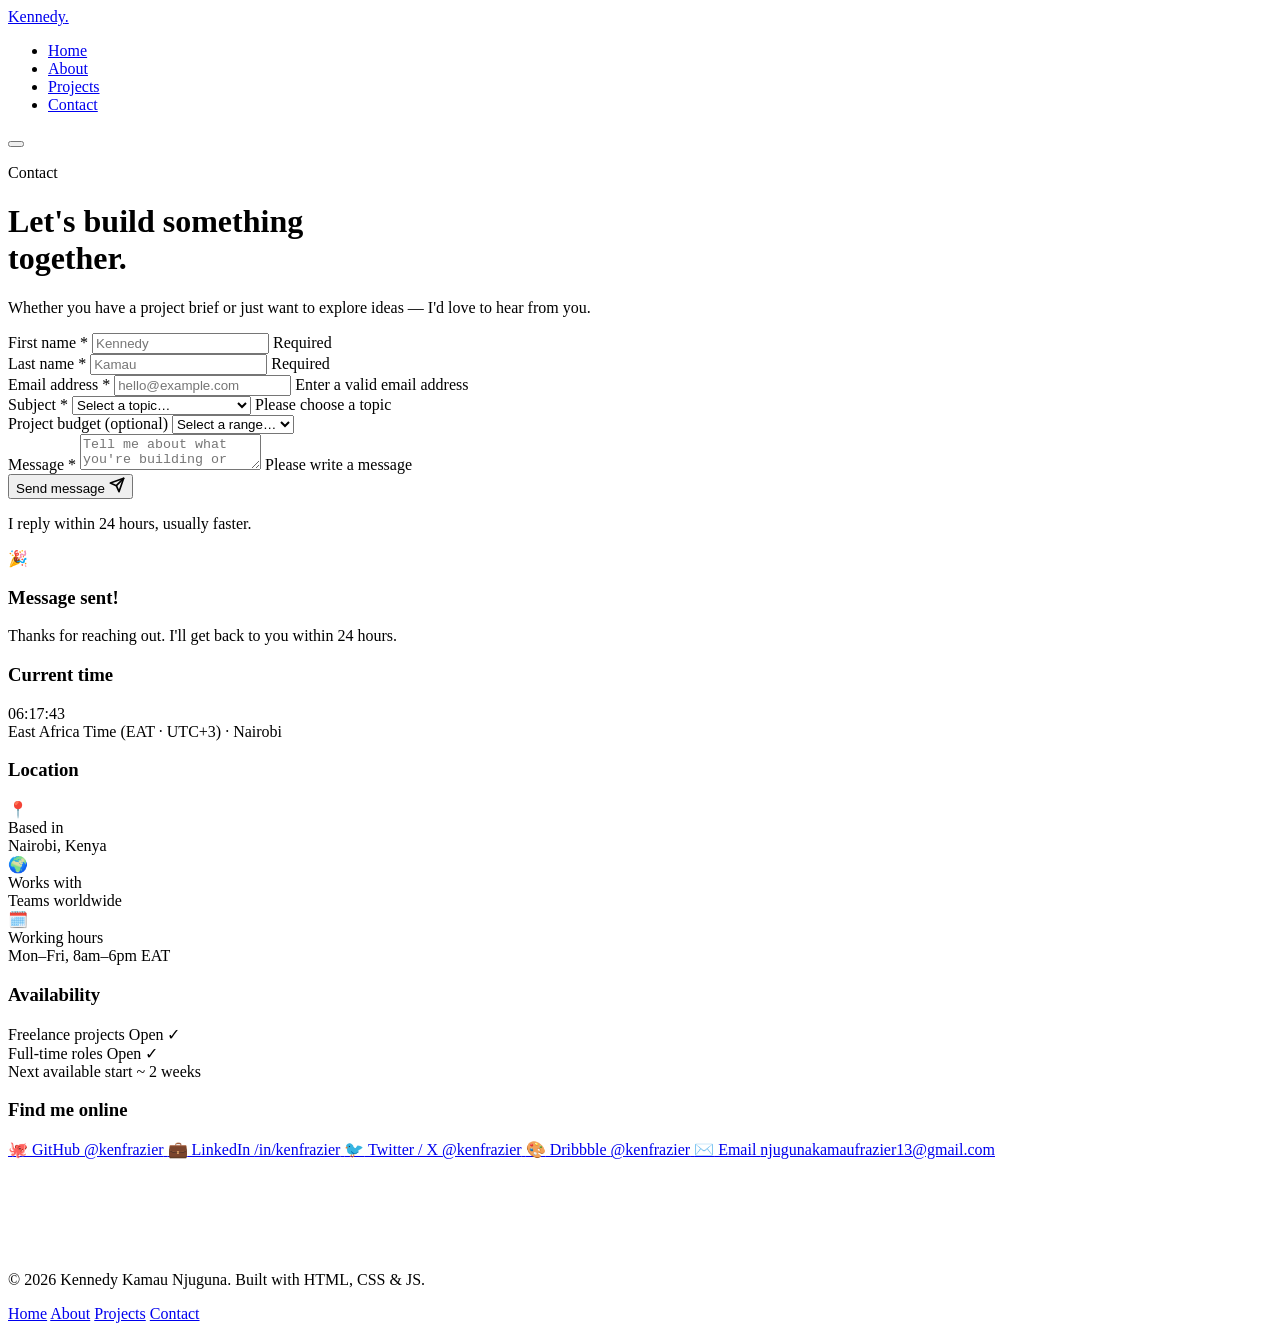
==== form_styling.html @ 8730635e "Add contact form HTML structure This file contains the HTML structure for a contact form, including " ====
<!DOCTYPE html>
<html lang="en">
<head>
  <meta charset="UTF-8" />
  <meta name="viewport" content="width=device-width, initial-scale=1.0" />
  <title>Contact — Kennedy Kamau Njuguna</title>
  <link rel="stylesheet" href="styles.css" />
  <link rel="stylesheet" href="styles_contact.css" />
</head>
<body>

  <nav class="nav" aria-label="Main navigation">
    <a href="index_home.html" class="nav-logo">Kennedy<span>.</span></a>
    <ul class="nav-links" id="nav-links" role="list">
      <li><a href="index_home.html">Home</a></li>
      <li><a href="index_about.html">About</a></li>
      <li><a href="index_projects.html">Projects</a></li>
      <li><a href="index_contact.html">Contact</a></li>
    </ul>
    <button class="nav-burger" aria-label="Toggle menu" aria-expanded="false" aria-controls="nav-links">
      <span></span><span></span><span></span>
    </button>
  </nav>

  <div class="page">
    <div class="container">

      <div class="page-hero">
        <p class="eyebrow">Contact</p>
        <h1>Let's build something<br>together.</h1>
        <p>Whether you have a project brief or just want to explore ideas — I'd love to hear from you.</p>
      </div>

      <div class="contact-grid section" style="padding-top:0; padding-bottom:6rem">

        <!-- Form -->
        <div>
          <div id="contactForm">
            <div class="form-row">
              <div class="form-group">
                <label for="fname">First name <span class="req" aria-hidden="true">*</span></label>
                <input type="text" id="fname" name="fname" placeholder="Kennedy" autocomplete="given-name" required aria-required="true" />
                <span class="field-error" id="fname-err">Required</span>
              </div>
              <div class="form-group">
                <label for="lname">Last name <span class="req" aria-hidden="true">*</span></label>
                <input type="text" id="lname" name="lname" placeholder="Kamau" autocomplete="family-name" required aria-required="true" />
                <span class="field-error" id="lname-err">Required</span>
              </div>
            </div>

            <div class="form-group">
              <label for="email">Email address <span class="req" aria-hidden="true">*</span></label>
              <input type="email" id="email" name="email" placeholder="hello@example.com" autocomplete="email" required aria-required="true" />
              <span class="field-error" id="email-err">Enter a valid email address</span>
            </div>

            <div class="form-group">
              <label for="subject">Subject <span class="req" aria-hidden="true">*</span></label>
              <select id="subject" name="subject" required aria-required="true">
                <option value="" disabled selected>Select a topic…</option>
                <option value="freelance">Freelance project</option>
                <option value="fulltime">Full-time role</option>
                <option value="collab">Open-source collaboration</option>
                <option value="mentorship">Mentorship / speaking</option>
                <option value="other">Something else</option>
              </select>
              <span class="field-error" id="subject-err">Please choose a topic</span>
            </div>

            <div class="form-group">
              <label for="budget">Project budget (optional)</label>
              <select id="budget" name="budget">
                <option value="" disabled selected>Select a range…</option>
                <option value="lt500">Under $500</option>
                <option value="500-2k">$500 – $2,000</option>
                <option value="2k-5k">$2,000 – $5,000</option>
                <option value="5k+">$5,000+</option>
                <option value="na">Not applicable</option>
              </select>
            </div>

            <div class="form-group">
              <label for="message">Message <span class="req" aria-hidden="true">*</span></label>
              <textarea id="message" name="message" placeholder="Tell me about what you're building or looking for…" required aria-required="true"></textarea>
              <span class="field-error" id="message-err">Please write a message</span>
            </div>

            <div class="submit-row">
              <button type="button" class="btn btn-primary" id="submitBtn" onclick="handleSubmit()">
                Send message
                <svg width="16" height="16" viewBox="0 0 24 24" fill="none" stroke="currentColor" stroke-width="2.5" stroke-linecap="round" stroke-linejoin="round" aria-hidden="true"><path d="m22 2-7 20-4-9-9-4Z"/><path d="M22 2 11 13"/></svg>
              </button>
              <p>I reply within 24 hours, usually faster.</p>
            </div>
          </div>

          <!-- Success message -->
          <div class="form-success" id="formSuccess" role="alert" aria-live="polite">
            <div class="tick" aria-hidden="true">🎉</div>
            <h3>Message sent!</h3>
            <p>Thanks for reaching out. I'll get back to you within 24 hours.</p>
          </div>
        </div>

        <!-- Sidebar -->
        <aside class="contact-sidebar">

          <!-- Live clock -->
          <div class="info-card reveal">
            <h3>Current time</h3>
            <div id="live-clock" aria-live="off">--:--:--</div>
            <div class="clock-zone">East Africa Time (EAT · UTC+3) · Nairobi</div>
          </div>

          <!-- Location -->
          <div class="info-card reveal">
            <h3>Location</h3>
            <div class="loc-row">
              <div class="loc-icon" aria-hidden="true">📍</div>
              <div>
                <div class="loc-label">Based in</div>
                <div class="loc-value">Nairobi, Kenya</div>
              </div>
            </div>
            <div class="loc-row">
              <div class="loc-icon" aria-hidden="true">🌍</div>
              <div>
                <div class="loc-label">Works with</div>
                <div class="loc-value">Teams worldwide</div>
              </div>
            </div>
            <div class="loc-row">
              <div class="loc-icon" aria-hidden="true">🗓️</div>
              <div>
                <div class="loc-label">Working hours</div>
                <div class="loc-value">Mon–Fri, 8am–6pm EAT</div>
              </div>
            </div>
          </div>

          <!-- Availability -->
          <div class="info-card reveal">
            <h3>Availability</h3>
            <div class="avail-row">
              <span class="avail-label">Freelance projects</span>
              <span class="avail-val">Open ✓</span>
            </div>
            <div class="avail-row">
              <span class="avail-label">Full-time roles</span>
              <span class="avail-val">Open ✓</span>
            </div>
            <div class="avail-row">
              <span class="avail-label">Next available start</span>
              <span class="avail-val limited">~ 2 weeks</span>
            </div>
          </div>

          <!-- Social links -->
          <div class="info-card reveal">
            <h3>Find me online</h3>
            <div class="social-links">
              <a href="https://github.com/kenfrazier" target="_blank" rel="noopener" class="social-link">
                <span class="sl-icon" aria-hidden="true">🐙</span>
                GitHub
                <span class="sl-handle">@kenfrazier</span>
              </a>
              <a href="#" class="social-link">
                <span class="sl-icon" aria-hidden="true">💼</span>
                LinkedIn
                <span class="sl-handle">/in/kenfrazier</span>
              </a>
              <a href="#" class="social-link">
                <span class="sl-icon" aria-hidden="true">🐦</span>
                Twitter / X
                <span class="sl-handle">@kenfrazier</span>
              </a>
              <a href="#" class="social-link">
                <span class="sl-icon" aria-hidden="true">🎨</span>
                Dribbble
                <span class="sl-handle">@kenfrazier</span>
              </a>
              <a href="mailto:njugunakamaufrazier13@gmail.com" class="social-link">
                <span class="sl-icon" aria-hidden="true">✉️</span>
                Email
                <span class="sl-handle">njugunakamaufrazier13@gmail.com</span>
              </a>
            </div>
          </div>

        </aside>
      </div>
    </div>

    <footer>
      <div class="container">
        <div class="footer">
          <p class="footer-copy">© 2026 Kennedy Kamau Njuguna. Built with HTML, CSS &amp; JS.</p>
          <nav class="footer-links" aria-label="Footer navigation">
            <a href="index_home.html">Home</a>
            <a href="index_about.html">About</a>
            <a href="index_projects.html">Projects</a>
            <a href="index_contact.html">Contact</a>
          </nav>
        </div>
      </div>
    </footer>
  </div>

  <script src="nav.js"></script>
  <script>
    // Live clock — EAT (UTC+3)
    function updateClock() {
      const now = new Date();
      const eat = new Date(now.toLocaleString('en-US', { timeZone: 'Africa/Nairobi' }));
      const pad = n => String(n).padStart(2, '0');
      document.getElementById('live-clock').textContent =
        `${pad(eat.getHours())}:${pad(eat.getMinutes())}:${pad(eat.getSeconds())}`;
    }
    updateClock();
    setInterval(updateClock, 1000);

    // Mark fields as touched on blur so :invalid only shows after interaction
    const fields = ['fname', 'lname', 'email', 'subject', 'message'];
    fields.forEach(id => {
      const el = document.getElementById(id);
      if (!el) return;
      el.addEventListener('blur', () => el.classList.add('touched'));
      el.addEventListener('input', () => {
        if (el.classList.contains('touched')) {
          // re-evaluate after typing
        }
      });
    });

    // Form submit
    function handleSubmit() {
      // Touch all required fields to reveal any errors
      fields.forEach(id => {
        const el = document.getElementById(id);
        if (el) el.classList.add('touched');
      });

      const fname   = document.getElementById('fname').value.trim();
      const email   = document.getElementById('email').value.trim();
      const subject = document.getElementById('subject').value;
      const message = document.getElementById('message').value.trim();

      if (!fname || !email || !subject || !message) {
        // Focus first invalid field
        const firstInvalid = fields.map(id => document.getElementById(id))
          .find(el => el && !el.validity.valid);
        if (firstInvalid) firstInvalid.focus();
        return;
      }

      const btn = document.getElementById('submitBtn');
      btn.setAttribute('data-loading', 'true');
      btn.textContent = 'Sending…';

      // Simulate async (replace with real fetch in production)
      setTimeout(() => {
        document.getElementById('contactForm').style.display = 'none';
        document.getElementById('formSuccess').classList.add('visible');
      }, 900);
    }
  </script>
</body>
</html>
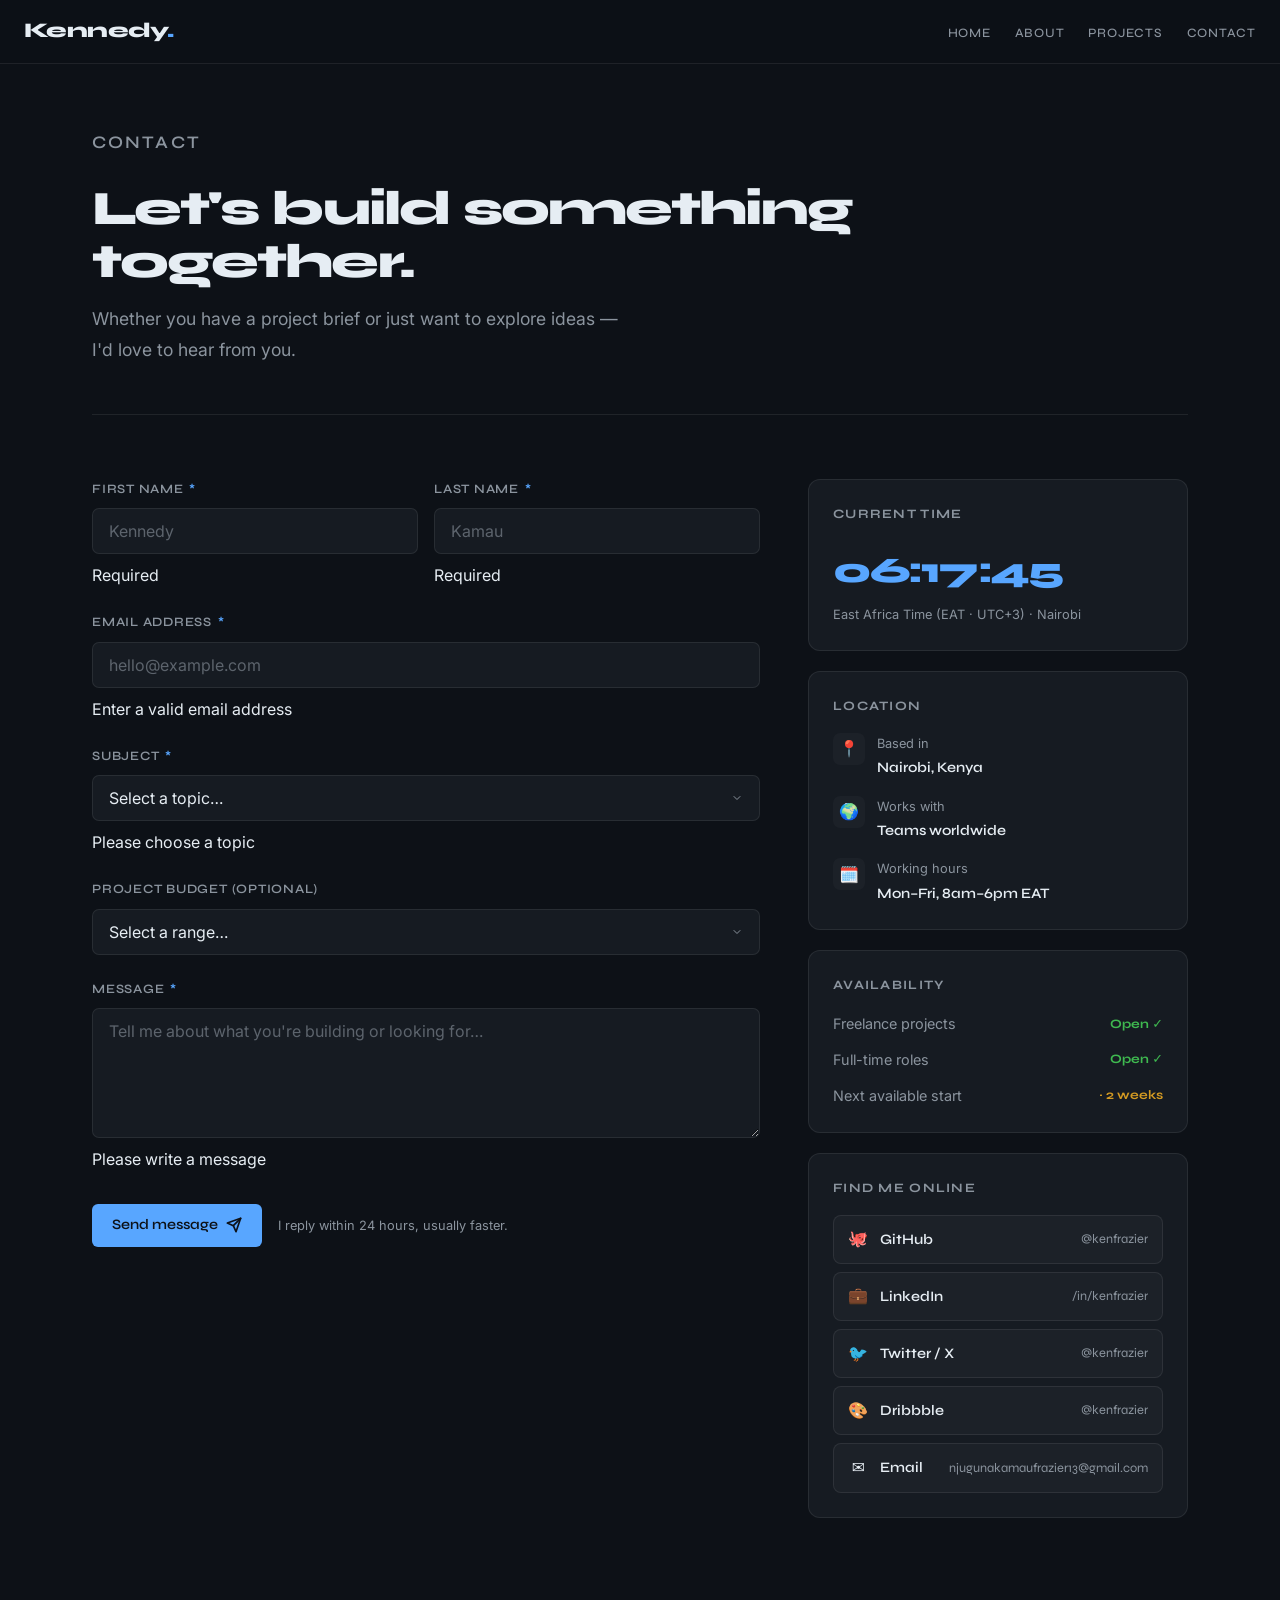
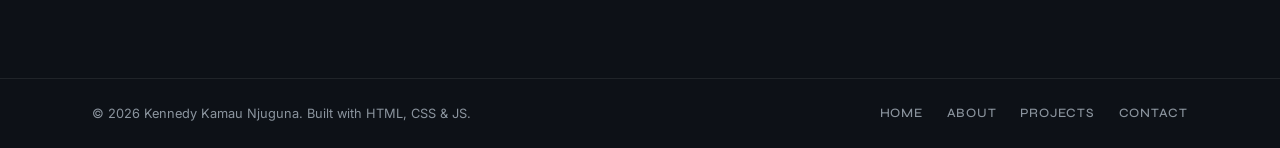
==== commit 3e6a20dd: "fix: rename index_home.html to index.html for GitHub pages routing" ====
--- a/form_styling.html
+++ b/form_styling.html
@@ -10,9 +10,9 @@
 <body>
 
   <nav class="nav" aria-label="Main navigation">
-    <a href="index_home.html" class="nav-logo">Kennedy<span>.</span></a>
+    <a href="index.html" class="nav-logo">Kennedy<span>.</span></a>
     <ul class="nav-links" id="nav-links" role="list">
-      <li><a href="index_home.html">Home</a></li>
+      <li><a href="index.html">Home</a></li>
       <li><a href="index_about.html">About</a></li>
       <li><a href="index_projects.html">Projects</a></li>
       <li><a href="index_contact.html">Contact</a></li>
@@ -197,7 +197,7 @@
         <div class="footer">
           <p class="footer-copy">© 2026 Kennedy Kamau Njuguna. Built with HTML, CSS &amp; JS.</p>
           <nav class="footer-links" aria-label="Footer navigation">
-            <a href="index_home.html">Home</a>
+            <a href="index.html">Home</a>
             <a href="index_about.html">About</a>
             <a href="index_projects.html">Projects</a>
             <a href="index_contact.html">Contact</a>
--- a/styles.css
+++ b/styles.css
@@ -0,0 +1,931 @@
+/* ================================================================
+   KENNEDY FRAZIER KAMAU — styles.css
+   One stylesheet · Mobile-first · Flexbox nav · CSS Grid · CSS3
+   ================================================================ */
+
+/* ── GOOGLE FONTS ─────────────────────────────────────────────── */
+@import url('https://fonts.googleapis.com/css2?family=Syne:wght@400;500;600;700;800&family=Inter:wght@300;400;500;600&display=swap');
+
+/* ── DESIGN TOKENS ────────────────────────────────────────────── */
+:root {
+  /* Colours */
+  --bg:           #0d1117;
+  --bg-2:         #161b22;
+  --bg-3:         #1c2128;
+  --border:       rgba(255,255,255,0.08);
+  --text:         #e6edf3;
+  --text-2:       #8b949e;
+  --text-3:       #c9d1d9;
+  --accent:       #58a6ff;
+  --accent-glow:  rgba(88,166,255,0.12);
+  --success:      #3fb950;
+  --danger:       #f85149;
+
+  /* Typography */
+  --display: 'Syne', system-ui, sans-serif;
+  --body:    'Inter', system-ui, sans-serif;
+
+  /* Fluid type scale */
+  --text-xs:  clamp(0.72rem,  1.4vw, 0.8rem);
+  --text-sm:  clamp(0.82rem,  1.6vw, 0.9rem);
+  --text-base:clamp(0.9rem,   1.8vw, 1rem);
+  --text-lg:  clamp(1rem,     2vw,   1.1rem);
+  --text-xl:  clamp(1.1rem,   2.5vw, 1.3rem);
+  --text-2xl: clamp(1.3rem,   3vw,   1.75rem);
+  --text-3xl: clamp(1.6rem,   4vw,   2.25rem);
+  --text-4xl: clamp(2rem,     5vw,   3rem);
+  --text-hero:clamp(3rem,     8vw,   6.5rem);
+
+  /* Spacing */
+  --space-1: 0.25rem;
+  --space-2: 0.5rem;
+  --space-3: 0.75rem;
+  --space-4: 1rem;
+  --space-5: 1.25rem;
+  --space-6: 1.5rem;
+  --space-8: 2rem;
+  --space-10: 2.5rem;
+  --space-12: 3rem;
+  --space-16: 4rem;
+  --space-24: 6rem;
+
+  /* Layout */
+  --max-w:   1160px;
+  --nav-h:   64px;
+  --radius:  8px;
+  --radius-lg: 12px;
+
+  /* Motion */
+  --ease:    cubic-bezier(0.22, 1, 0.36, 1);
+  --dur:     0.25s;
+}
+
+/* ── RESET ────────────────────────────────────────────────────── */
+*, *::before, *::after { box-sizing: border-box; margin: 0; padding: 0; }
+html { scroll-behavior: smooth; -webkit-text-size-adjust: 100%; }
+body {
+  font-family: var(--body);
+  font-size: var(--text-base);
+  background: var(--bg);
+  color: var(--text);
+  line-height: 1.65;
+  overflow-x: hidden;
+  -webkit-font-smoothing: antialiased;
+}
+img, svg { display: block; max-width: 100%; }
+a { color: inherit; text-decoration: none; }
+ul { list-style: none; }
+button { cursor: pointer; background: none; border: none; font: inherit; color: inherit; }
+:focus-visible { outline: 2px solid var(--accent); outline-offset: 3px; }
+
+@media (prefers-reduced-motion: reduce) {
+  *, *::before, *::after { animation-duration: 0.01ms !important; transition-duration: 0.01ms !important; }
+}
+
+/* ── LAYOUT UTILITIES ─────────────────────────────────────────── */
+.container {
+  max-width: var(--max-w);
+  margin: 0 auto;
+  padding: 0 var(--space-6);
+}
+@media (min-width: 768px) { .container { padding: 0 var(--space-8); } }
+
+.page { padding-top: var(--nav-h); }
+
+.section { padding: var(--space-16) 0; }
+
+.divider {
+  border: none;
+  border-top: 1px solid var(--border);
+  margin: var(--space-16) 0 0;
+}
+
+/* ── TYPOGRAPHY ───────────────────────────────────────────────── */
+.eyebrow {
+  display: inline-block;
+  font-family: var(--display);
+  font-size: var(--text-xs);
+  font-weight: 600;
+  letter-spacing: 0.12em;
+  text-transform: uppercase;
+  color: var(--accent);
+  margin-bottom: var(--space-3);
+}
+.section-title {
+  font-family: var(--display);
+  font-size: var(--text-3xl);
+  font-weight: 700;
+  letter-spacing: -0.03em;
+  line-height: 1.15;
+  margin-bottom: var(--space-3);
+}
+.section-sub {
+  font-size: var(--text-base);
+  color: var(--text-2);
+  max-width: 52ch;
+  line-height: 1.75;
+}
+
+/* ── BUTTONS ──────────────────────────────────────────────────── */
+.btn {
+  display: inline-flex;
+  align-items: center;
+  gap: var(--space-2);
+  padding: 0.65em 1.4em;
+  font-family: var(--display);
+  font-size: var(--text-sm);
+  font-weight: 600;
+  border-radius: 6px;
+  transition: background var(--dur) var(--ease),
+              color var(--dur) var(--ease),
+              border-color var(--dur) var(--ease),
+              transform var(--dur) var(--ease),
+              box-shadow var(--dur) var(--ease);
+  white-space: nowrap;
+}
+.btn:active { transform: translateY(1px); }
+
+.btn-primary, .btn--primary {
+  background: var(--accent);
+  color: #0d1117;
+}
+.btn-primary:hover, .btn--primary:hover {
+  background: #79baff;
+  box-shadow: 0 0 20px var(--accent-glow);
+}
+
+.btn-outline, .btn--ghost {
+  border: 1px solid var(--border);
+  color: var(--text-2);
+  background: transparent;
+}
+.btn-outline:hover, .btn--ghost:hover {
+  border-color: var(--accent);
+  color: var(--accent);
+}
+
+.btn--sm { padding: 0.45em 1em; font-size: var(--text-xs); }
+
+/* Tag chips */
+.tag {
+  display: inline-flex;
+  align-items: center;
+  padding: 0.2em 0.7em;
+  background: var(--bg-3);
+  border: 1px solid var(--border);
+  border-radius: 4px;
+  font-size: var(--text-xs);
+  font-family: var(--display);
+  color: var(--text-2);
+}
+
+/* ================================================================
+   NAVIGATION — Flexbox, shared across all pages
+   ================================================================ */
+.nav {
+  position: fixed;
+  top: 0; left: 0; right: 0;
+  z-index: 200;
+  height: var(--nav-h);
+
+  /* Flexbox: logo | spacer | links | burger */
+  display: flex;
+  align-items: center;
+  justify-content: space-between;
+  padding: 0 var(--space-6);
+
+  background: rgba(13, 17, 23, 0.88);
+  backdrop-filter: blur(14px);
+  -webkit-backdrop-filter: blur(14px);
+  border-bottom: 1px solid var(--border);
+}
+
+/* Logo */
+.nav-logo, .nav__logo {
+  font-family: var(--display);
+  font-size: var(--text-xl);
+  font-weight: 800;
+  color: var(--text);
+  letter-spacing: -0.03em;
+  z-index: 201;
+  flex-shrink: 0;
+}
+.nav-logo span, .nav__logo span { color: var(--accent); }
+
+/* Desktop link list — hidden until ≥768px */
+.nav-links, .nav__links {
+  display: none;
+  flex-direction: row;
+  align-items: center;
+  gap: var(--space-6);
+}
+
+@media (min-width: 768px) {
+  .nav-links, .nav__links {
+    display: flex;
+    position: static;
+    background: none;
+    padding: 0;
+    border: none;
+  }
+}
+
+.nav-links li, .nav__links li { list-style: none; }
+
+.nav-links a, .nav__link {
+  font-family: var(--display);
+  font-size: var(--text-xs);
+  font-weight: 500;
+  letter-spacing: 0.06em;
+  text-transform: uppercase;
+  color: var(--text-2);
+  padding: 0.25em 0;
+  border-bottom: 2px solid transparent;
+  transition: color var(--dur), border-color var(--dur);
+}
+.nav-links a:hover,
+.nav__link:hover,
+.nav__link--active {
+  color: var(--text);
+  border-color: var(--accent);
+}
+
+/* Hamburger button */
+.nav-burger, .nav__toggle {
+  display: flex;
+  flex-direction: column;
+  justify-content: center;
+  gap: 5px;
+  padding: 4px;
+  width: 36px;
+  height: 36px;
+  z-index: 201;
+  font-size: 1.5rem;
+  color: var(--text);
+}
+.nav-burger span {
+  display: block;
+  width: 22px;
+  height: 1.5px;
+  background: var(--text);
+  border-radius: 2px;
+  transition: transform var(--dur) var(--ease), opacity var(--dur);
+}
+
+/* Open state */
+.nav-burger[aria-expanded="true"] span:nth-child(1) { transform: translateY(6.5px) rotate(45deg); }
+.nav-burger[aria-expanded="true"] span:nth-child(2) { opacity: 0; }
+.nav-burger[aria-expanded="true"] span:nth-child(3) { transform: translateY(-6.5px) rotate(-45deg); }
+
+@media (min-width: 768px) {
+  .nav-burger, .nav__toggle { display: none; }
+}
+
+/* Mobile overlay */
+.nav-links.open {
+  display: flex;
+  flex-direction: column;
+  position: fixed;
+  inset: 0;
+  background: var(--bg);
+  align-items: center;
+  justify-content: center;
+  gap: var(--space-10);
+  z-index: 200;
+}
+.nav-links.open a {
+  font-size: var(--text-2xl);
+  text-transform: none;
+  letter-spacing: -0.02em;
+  font-weight: 700;
+  border: none;
+}
+
+/* ================================================================
+   PAGE HERO (inner pages: About, Projects, Contact)
+   ================================================================ */
+.page-hero {
+  padding: var(--space-16) 0 var(--space-12);
+  border-bottom: 1px solid var(--border);
+  margin-bottom: var(--space-16);
+}
+.page-hero h1 {
+  font-family: var(--display);
+  font-size: var(--text-4xl);
+  font-weight: 800;
+  letter-spacing: -0.04em;
+  line-height: 1.1;
+  margin: var(--space-3) 0 var(--space-4);
+}
+.page-hero p {
+  font-size: var(--text-lg);
+  color: var(--text-2);
+  max-width: 50ch;
+  line-height: 1.75;
+}
+
+/* ================================================================
+   FOOTER — shared
+   ================================================================ */
+footer { border-top: 1px solid var(--border); margin-top: var(--space-16); }
+.footer {
+  display: flex;
+  flex-wrap: wrap;
+  align-items: center;
+  justify-content: space-between;
+  gap: var(--space-4);
+  padding: var(--space-6) 0;
+}
+.footer-copy { font-size: var(--text-xs); color: var(--text-2); }
+.footer-links {
+  display: flex;
+  gap: var(--space-6);
+}
+.footer-links a {
+  font-size: var(--text-xs);
+  font-family: var(--display);
+  font-weight: 500;
+  letter-spacing: 0.06em;
+  text-transform: uppercase;
+  color: var(--text-2);
+  transition: color var(--dur);
+}
+.footer-links a:hover { color: var(--text); }
+
+/* ================================================================
+   HOME — Hero
+   ================================================================ */
+.hero {
+  min-height: calc(100svh - var(--nav-h));
+  display: flex;
+  align-items: center;
+  position: relative;
+  overflow: hidden;
+}
+.hero::before {
+  content: '';
+  position: absolute;
+  top: -200px; right: -150px;
+  width: 600px; height: 600px;
+  background: radial-gradient(circle, var(--accent-glow) 0%, transparent 70%);
+  pointer-events: none;
+}
+.hero-inner {
+  position: relative;
+  z-index: 1;
+  padding: var(--space-24) 0;
+}
+.hero-status {
+  display: inline-flex;
+  align-items: center;
+  gap: var(--space-2);
+  padding: 0.35rem 0.9rem;
+  background: var(--bg-2);
+  border: 1px solid var(--border);
+  border-radius: 100px;
+  font-size: var(--text-xs);
+  color: var(--text-2);
+  margin-bottom: var(--space-8);
+}
+.hero-status .dot {
+  width: 7px; height: 7px;
+  background: var(--success);
+  border-radius: 50%;
+  animation: pulse 2.5s ease-in-out infinite;
+}
+@keyframes pulse { 0%,100%{opacity:1} 50%{opacity:0.4} }
+
+.hero-name {
+  font-family: var(--display);
+  font-size: var(--text-hero);
+  font-weight: 800;
+  letter-spacing: -0.04em;
+  line-height: 1;
+  margin-bottom: var(--space-3);
+}
+.hero-name .cursor {
+  display: inline-block;
+  width: 4px; height: 0.85em;
+  background: var(--accent);
+  margin-left: 4px;
+  vertical-align: middle;
+  border-radius: 2px;
+  animation: blink 1.1s step-end infinite;
+}
+@keyframes blink { 0%,100%{opacity:1} 50%{opacity:0} }
+
+.hero-tagline {
+  font-family: var(--display);
+  font-size: var(--text-2xl);
+  font-weight: 300;
+  color: var(--text-2);
+  letter-spacing: -0.02em;
+  margin-bottom: var(--space-6);
+}
+.hero-tagline strong { color: var(--accent); font-weight: 700; }
+
+.hero-intro {
+  font-size: var(--text-lg);
+  color: var(--text-2);
+  max-width: 48ch;
+  line-height: 1.8;
+  margin-bottom: var(--space-10);
+}
+.hero-cta {
+  display: flex;
+  gap: var(--space-4);
+  flex-wrap: wrap;
+}
+.hero-scroll {
+  position: absolute;
+  bottom: var(--space-10);
+  left: 50%;
+  transform: translateX(-50%);
+  display: flex;
+  flex-direction: column;
+  align-items: center;
+  gap: var(--space-2);
+  color: var(--text-2);
+  font-size: var(--text-xs);
+  letter-spacing: 0.1em;
+  text-transform: uppercase;
+  animation: float 2s ease-in-out infinite;
+}
+.hero-scroll svg { width: 20px; height: 20px; stroke: var(--text-2); }
+@keyframes float { 0%,100%{transform:translateX(-50%) translateY(0)} 50%{transform:translateX(-50%) translateY(6px)} }
+
+/* ── HOME Stats ────────────────────────────────────────────────── */
+.stats {
+  display: grid;
+  grid-template-columns: repeat(2, 1fr);
+  gap: 1px;
+  background: var(--border);
+  border: 1px solid var(--border);
+  border-radius: var(--radius-lg);
+  overflow: hidden;
+  margin-bottom: var(--space-24);
+}
+@media (min-width: 600px) { .stats { grid-template-columns: repeat(4, 1fr); } }
+
+.stat { background: var(--bg-2); padding: 1.75rem 1.5rem; }
+.stat-num {
+  font-family: var(--display);
+  font-size: var(--text-3xl);
+  font-weight: 800;
+  letter-spacing: -0.04em;
+}
+.stat-num span { color: var(--accent); }
+.stat-label { font-size: var(--text-xs); color: var(--text-2); margin-top: var(--space-1); }
+
+/* ── HOME Featured grid (CSS Grid) ────────────────────────────── */
+.featured-grid {
+  display: grid;
+  grid-template-columns: 1fr;
+  gap: var(--space-5);
+  margin-top: var(--space-12);
+}
+@media (min-width: 640px) {
+  .featured-grid { grid-template-columns: 1fr 1fr; }
+  .featured-card.wide { grid-column: 1 / -1; }
+}
+
+.featured-card {
+  background: var(--bg-2);
+  border: 1px solid var(--border);
+  border-radius: var(--radius-lg);
+  padding: var(--space-8);
+  transition: border-color var(--dur), transform var(--dur) var(--ease);
+  display: flex;
+  flex-direction: column;
+  gap: var(--space-3);
+  color: var(--text);
+}
+.featured-card:hover {
+  border-color: var(--accent);
+  transform: translateY(-3px);
+}
+.fc-img-placeholder {
+  width: 100%; height: 160px;
+  border-radius: 6px;
+  background: linear-gradient(135deg, var(--bg-3) 0%, #1e2a3a 100%);
+  display: flex; align-items: center; justify-content: center;
+  font-size: 2.5rem;
+}
+.featured-card.wide .fc-img-placeholder { height: 200px; }
+.fc-tags { display: flex; gap: var(--space-2); flex-wrap: wrap; }
+.fc-title { font-family: var(--display); font-size: var(--text-lg); font-weight: 700; letter-spacing: -0.02em; }
+.fc-desc { font-size: var(--text-sm); color: var(--text-2); line-height: 1.65; }
+.fc-arrow { align-self: flex-start; margin-top: auto; font-size: var(--text-sm); color: var(--accent); font-family: var(--display); font-weight: 600; }
+
+/* ── HOME Quick links ──────────────────────────────────────────── */
+.quick-links {
+  display: grid;
+  grid-template-columns: 1fr;
+  gap: var(--space-4);
+  margin-top: var(--space-12);
+}
+@media (min-width: 500px) { .quick-links { grid-template-columns: repeat(3, 1fr); } }
+
+.ql-card {
+  background: var(--bg-2);
+  border: 1px solid var(--border);
+  border-radius: var(--radius);
+  padding: var(--space-6);
+  text-align: center;
+  transition: border-color var(--dur), background var(--dur), transform var(--dur) var(--ease);
+  color: var(--text);
+}
+.ql-card:hover { border-color: var(--accent); background: var(--bg-3); transform: translateY(-2px); }
+.ql-icon { font-size: 1.75rem; margin-bottom: var(--space-2); }
+.ql-title { font-family: var(--display); font-weight: 700; font-size: var(--text-base); margin-bottom: var(--space-1); }
+.ql-desc { font-size: var(--text-xs); color: var(--text-2); }
+
+/* ================================================================
+   ABOUT PAGE
+   ================================================================ */
+.about-grid {
+  display: grid;
+  grid-template-columns: 1fr;
+  gap: var(--space-16);
+  align-items: start;
+}
+@media (min-width: 900px) {
+  .about-grid { grid-template-columns: 1fr 320px; }
+}
+
+.about-text p {
+  font-size: var(--text-lg);
+  color: var(--text-3);
+  line-height: 1.85;
+  margin-bottom: var(--space-5);
+}
+.about-text p:last-child { margin-bottom: 0; }
+.about-text strong { color: var(--text); }
+
+/* Profile card */
+.profile-card {
+  background: var(--bg-2);
+  border: 1px solid var(--border);
+  border-radius: var(--radius-lg);
+  overflow: hidden;
+}
+@media (min-width: 900px) {
+  .profile-card { position: sticky; top: calc(var(--nav-h) + var(--space-8)); }
+}
+.profile-img {
+  width: 100%; height: 220px;
+  background: linear-gradient(135deg, #1e2a3a 0%, #2a1e3a 100%);
+  display: flex; align-items: center; justify-content: center;
+  font-size: 5rem;
+}
+.profile-info { padding: var(--space-6); }
+.profile-name { font-family: var(--display); font-size: var(--text-lg); font-weight: 700; letter-spacing: -0.02em; margin-bottom: var(--space-1); }
+.profile-role { font-size: var(--text-sm); color: var(--text-2); margin-bottom: var(--space-5); }
+.profile-meta { display: flex; flex-direction: column; gap: var(--space-3); border-top: 1px solid var(--border); padding-top: var(--space-5); }
+.pm-row { display: flex; align-items: center; gap: var(--space-3); font-size: var(--text-sm); color: var(--text-2); }
+.pm-row span:first-child { width: 20px; text-align: center; flex-shrink: 0; }
+
+/* Skills grid */
+.skills-grid {
+  display: grid;
+  grid-template-columns: repeat(auto-fit, minmax(240px, 1fr));
+  gap: var(--space-5);
+  margin-top: var(--space-10);
+}
+.skill-group {
+  background: var(--bg-2);
+  border: 1px solid var(--border);
+  border-radius: var(--radius);
+  padding: var(--space-6);
+}
+.sg-title {
+  font-family: var(--display);
+  font-size: var(--text-xs);
+  font-weight: 700;
+  letter-spacing: 0.1em;
+  text-transform: uppercase;
+  color: var(--accent);
+  margin-bottom: var(--space-4);
+}
+.sg-skills { display: flex; flex-wrap: wrap; gap: var(--space-2); }
+.skill-pill {
+  display: inline-flex;
+  padding: 0.3rem 0.75rem;
+  background: var(--bg-3);
+  border: 1px solid var(--border);
+  border-radius: 5px;
+  font-size: var(--text-xs);
+  font-family: var(--display);
+  color: var(--text-3);
+}
+
+/* Skill bars */
+.skill-bars { margin-top: var(--space-10); display: flex; flex-direction: column; gap: var(--space-5); }
+.sb-row { display: flex; flex-direction: column; gap: var(--space-2); }
+.sb-meta { display: flex; justify-content: space-between; font-size: var(--text-sm); color: var(--text-2); }
+.sb-track { height: 5px; background: var(--bg-3); border-radius: 100px; overflow: hidden; }
+.sb-fill {
+  height: 100%; width: 100%;
+  background: linear-gradient(90deg, var(--accent), #818cf8);
+  border-radius: 100px;
+  transform: scaleX(0);
+  transform-origin: left;
+  transition: transform 1s cubic-bezier(0.4,0,0.2,1);
+}
+.sb-fill.animate { transform: scaleX(var(--w, 1)); }
+
+/* Timeline */
+.timeline { margin-top: var(--space-10); position: relative; padding-left: var(--space-8); }
+.timeline::before {
+  content: '';
+  position: absolute;
+  left: 5px; top: 8px; bottom: 8px;
+  width: 1px;
+  background: var(--border);
+}
+.tl-item { position: relative; margin-bottom: var(--space-10); }
+.tl-item:last-child { margin-bottom: 0; }
+.tl-dot {
+  position: absolute;
+  left: -1.65rem; top: 6px;
+  width: 11px; height: 11px;
+  background: var(--accent);
+  border-radius: 50%;
+  border: 2px solid var(--bg);
+  box-shadow: 0 0 0 3px var(--accent-glow);
+}
+.tl-date { font-size: var(--text-xs); font-family: var(--display); font-weight: 700; color: var(--accent); letter-spacing: 0.05em; text-transform: uppercase; margin-bottom: var(--space-1); }
+.tl-title { font-family: var(--display); font-weight: 700; font-size: var(--text-lg); margin-bottom: var(--space-1); }
+.tl-org { font-size: var(--text-sm); color: var(--text-2); margin-bottom: var(--space-2); }
+.tl-desc { font-size: var(--text-sm); color: var(--text-2); line-height: 1.65; }
+
+/* ================================================================
+   PROJECTS PAGE — CSS Grid gallery
+   ================================================================ */
+.page-header {
+  background: var(--bg-2);
+  border-bottom: 1px solid var(--border);
+  padding: var(--space-24) var(--space-6) var(--space-16);
+  text-align: center;
+}
+.page-header__eyebrow {
+  display: inline-block;
+  font-family: var(--display);
+  font-size: var(--text-xs);
+  font-weight: 700;
+  letter-spacing: 0.12em;
+  text-transform: uppercase;
+  color: var(--accent);
+  margin-bottom: var(--space-3);
+}
+.page-header__title {
+  font-family: var(--display);
+  font-size: var(--text-4xl);
+  font-weight: 800;
+  letter-spacing: -0.04em;
+  color: var(--text);
+}
+
+/* Grid */
+.projects-grid {
+  display: grid;
+  grid-template-columns: 1fr;
+  gap: var(--space-6);
+  padding: var(--space-16) 0;
+}
+@media (min-width: 600px) {
+  .projects-grid { grid-template-columns: repeat(2, 1fr); }
+}
+@media (min-width: 1000px) {
+  .projects-grid { grid-template-columns: repeat(2, 1fr); gap: var(--space-8); }
+}
+
+.project-card {
+  background: var(--bg-2);
+  border: 1px solid var(--border);
+  border-radius: var(--radius-lg);
+  overflow: hidden;
+  display: flex;
+  flex-direction: column;
+  transition: border-color var(--dur), transform var(--dur) var(--ease);
+}
+.project-card:hover { border-color: var(--accent); transform: translateY(-4px); }
+
+.project-card__img-wrap {
+  position: relative;
+  height: 200px;
+  background: var(--bg-3);
+  overflow: hidden;
+}
+.project-card__img-wrap img {
+  width: 100%; height: 100%;
+  object-fit: cover;
+}
+.project-card__img-placeholder {
+  width: 100%; height: 100%;
+  display: none;
+  align-items: center;
+  justify-content: center;
+  font-size: 3rem;
+  background: linear-gradient(135deg, var(--bg-3) 0%, #1e2a3a 100%);
+}
+
+.project-card__body {
+  padding: var(--space-6);
+  display: flex;
+  flex-direction: column;
+  gap: var(--space-3);
+  flex: 1;
+}
+.project-card__tags { display: flex; gap: var(--space-2); flex-wrap: wrap; }
+.project-card__title {
+  font-family: var(--display);
+  font-size: var(--text-xl);
+  font-weight: 700;
+  letter-spacing: -0.02em;
+  color: var(--text);
+}
+.project-card__desc { font-size: var(--text-sm); color: var(--text-2); line-height: 1.65; flex: 1; }
+.project-card__links { display: flex; gap: var(--space-3); margin-top: var(--space-2); }
+
+.projects-cta {
+  text-align: center;
+  padding: var(--space-16) 0;
+  border-top: 1px solid var(--border);
+}
+.projects-cta p {
+  font-family: var(--display);
+  font-size: var(--text-lg);
+  color: var(--text-2);
+  margin-bottom: var(--space-5);
+}
+
+/* ================================================================
+   CONTACT PAGE
+   ================================================================ */
+.contact-grid {
+  display: grid;
+  grid-template-columns: 1fr;
+  gap: var(--space-12);
+  align-items: start;
+}
+@media (min-width: 900px) {
+  .contact-grid { grid-template-columns: 1fr 380px; }
+}
+
+/* Form */
+.form-group {
+  display: flex;
+  flex-direction: column;
+  gap: var(--space-2);
+  margin-bottom: var(--space-6);
+}
+.form-group:last-of-type { margin-bottom: 0; }
+
+label {
+  font-family: var(--display);
+  font-size: var(--text-xs);
+  font-weight: 600;
+  color: var(--text-2);
+  letter-spacing: 0.06em;
+  text-transform: uppercase;
+}
+label .req { color: var(--accent); margin-left: 2px; }
+
+input[type="text"],
+input[type="email"],
+select,
+textarea {
+  background: var(--bg-2);
+  border: 1px solid var(--border);
+  border-radius: 7px;
+  color: var(--text);
+  font-family: var(--body);
+  font-size: var(--text-base);
+  padding: 0.75rem 1rem;
+  width: 100%;
+  outline: none;
+  transition: border-color var(--dur), box-shadow var(--dur);
+  -webkit-appearance: none; appearance: none;
+}
+input:focus, select:focus, textarea:focus {
+  border-color: var(--accent);
+  box-shadow: 0 0 0 3px var(--accent-glow);
+}
+input::placeholder, textarea::placeholder { color: var(--text-2); opacity: 0.6; }
+textarea { resize: vertical; min-height: 130px; }
+select {
+  cursor: pointer;
+  background-image: url("data:image/svg+xml,%3Csvg xmlns='http://www.w3.org/2000/svg' width='12' height='12' viewBox='0 0 24 24' fill='none' stroke='%238b949e' stroke-width='2' stroke-linecap='round' stroke-linejoin='round'%3E%3Cpath d='m6 9 6 6 6-6'/%3E%3C/svg%3E");
+  background-repeat: no-repeat;
+  background-position: right 1rem center;
+  padding-right: 2.5rem;
+}
+select option { background: var(--bg-2); color: var(--text); }
+
+.form-row { display: grid; grid-template-columns: 1fr 1fr; gap: var(--space-4); }
+@media (max-width: 480px) { .form-row { grid-template-columns: 1fr; } }
+
+.submit-row {
+  display: flex;
+  align-items: center;
+  gap: var(--space-4);
+  margin-top: var(--space-8);
+  flex-wrap: wrap;
+}
+.submit-row p { font-size: var(--text-xs); color: var(--text-2); }
+
+/* Success */
+.form-success {
+  display: none;
+  background: rgba(63,185,80,0.08);
+  border: 1px solid rgba(63,185,80,0.25);
+  border-radius: var(--radius-lg);
+  padding: var(--space-8);
+  text-align: center;
+}
+.form-success.visible { display: block; }
+.form-success .tick { font-size: 2.5rem; margin-bottom: var(--space-3); }
+.form-success h3 { font-family: var(--display); font-weight: 700; margin-bottom: var(--space-2); }
+.form-success p { font-size: var(--text-sm); color: var(--text-2); }
+
+/* Sidebar cards */
+.contact-sidebar { display: flex; flex-direction: column; gap: var(--space-5); }
+
+.info-card {
+  background: var(--bg-2);
+  border: 1px solid var(--border);
+  border-radius: var(--radius-lg);
+  padding: var(--space-6);
+}
+.info-card h3 {
+  font-family: var(--display);
+  font-size: var(--text-xs);
+  font-weight: 700;
+  text-transform: uppercase;
+  letter-spacing: 0.1em;
+  color: var(--text-2);
+  margin-bottom: var(--space-4);
+}
+
+/* Clock */
+#live-clock {
+  font-family: var(--display);
+  font-size: var(--text-3xl);
+  font-weight: 800;
+  letter-spacing: -0.04em;
+  color: var(--accent);
+  margin-bottom: var(--space-1);
+}
+.clock-zone { font-size: var(--text-xs); color: var(--text-2); }
+
+/* Location rows */
+.loc-row { display: flex; align-items: flex-start; gap: var(--space-3); margin-bottom: var(--space-4); }
+.loc-row:last-child { margin-bottom: 0; }
+.loc-icon {
+  width: 32px; height: 32px;
+  background: var(--bg-3);
+  border-radius: 7px;
+  display: flex; align-items: center; justify-content: center;
+  font-size: 1rem; flex-shrink: 0;
+}
+.loc-label { font-size: var(--text-xs); color: var(--text-2); margin-bottom: 2px; }
+.loc-value { font-size: var(--text-sm); font-family: var(--display); font-weight: 600; }
+
+/* Availability */
+.avail-row { display: flex; align-items: center; justify-content: space-between; margin-bottom: var(--space-3); }
+.avail-row:last-child { margin-bottom: 0; }
+.avail-label { font-size: var(--text-sm); color: var(--text-2); }
+.avail-val { font-size: var(--text-xs); font-family: var(--display); font-weight: 700; color: var(--success); }
+.avail-val.limited { color: #d29922; }
+
+/* Social links */
+.social-links { display: flex; flex-direction: column; gap: var(--space-2); }
+.social-link {
+  display: flex;
+  align-items: center;
+  gap: var(--space-3);
+  padding: 0.65rem 0.9rem;
+  background: var(--bg-3);
+  border: 1px solid var(--border);
+  border-radius: var(--radius);
+  font-size: var(--text-sm);
+  font-family: var(--display);
+  font-weight: 600;
+  transition: border-color var(--dur), color var(--dur), transform var(--dur) var(--ease);
+}
+.social-link:hover { border-color: var(--accent); color: var(--accent); transform: translateX(3px); }
+.sl-icon { width: 20px; text-align: center; font-size: 1rem; flex-shrink: 0; }
+.sl-handle { color: var(--text-2); font-weight: 400; font-size: var(--text-xs); margin-left: auto; }
+
+/* ================================================================
+   SCROLL REVEAL
+   ================================================================ */
+@media (prefers-reduced-motion: no-preference) {
+  .reveal {
+    opacity: 0;
+    transform: translateY(20px);
+    transition: opacity 0.55s var(--ease), transform 0.55s var(--ease);
+  }
+  .reveal.visible { opacity: 1; transform: none; }
+}
